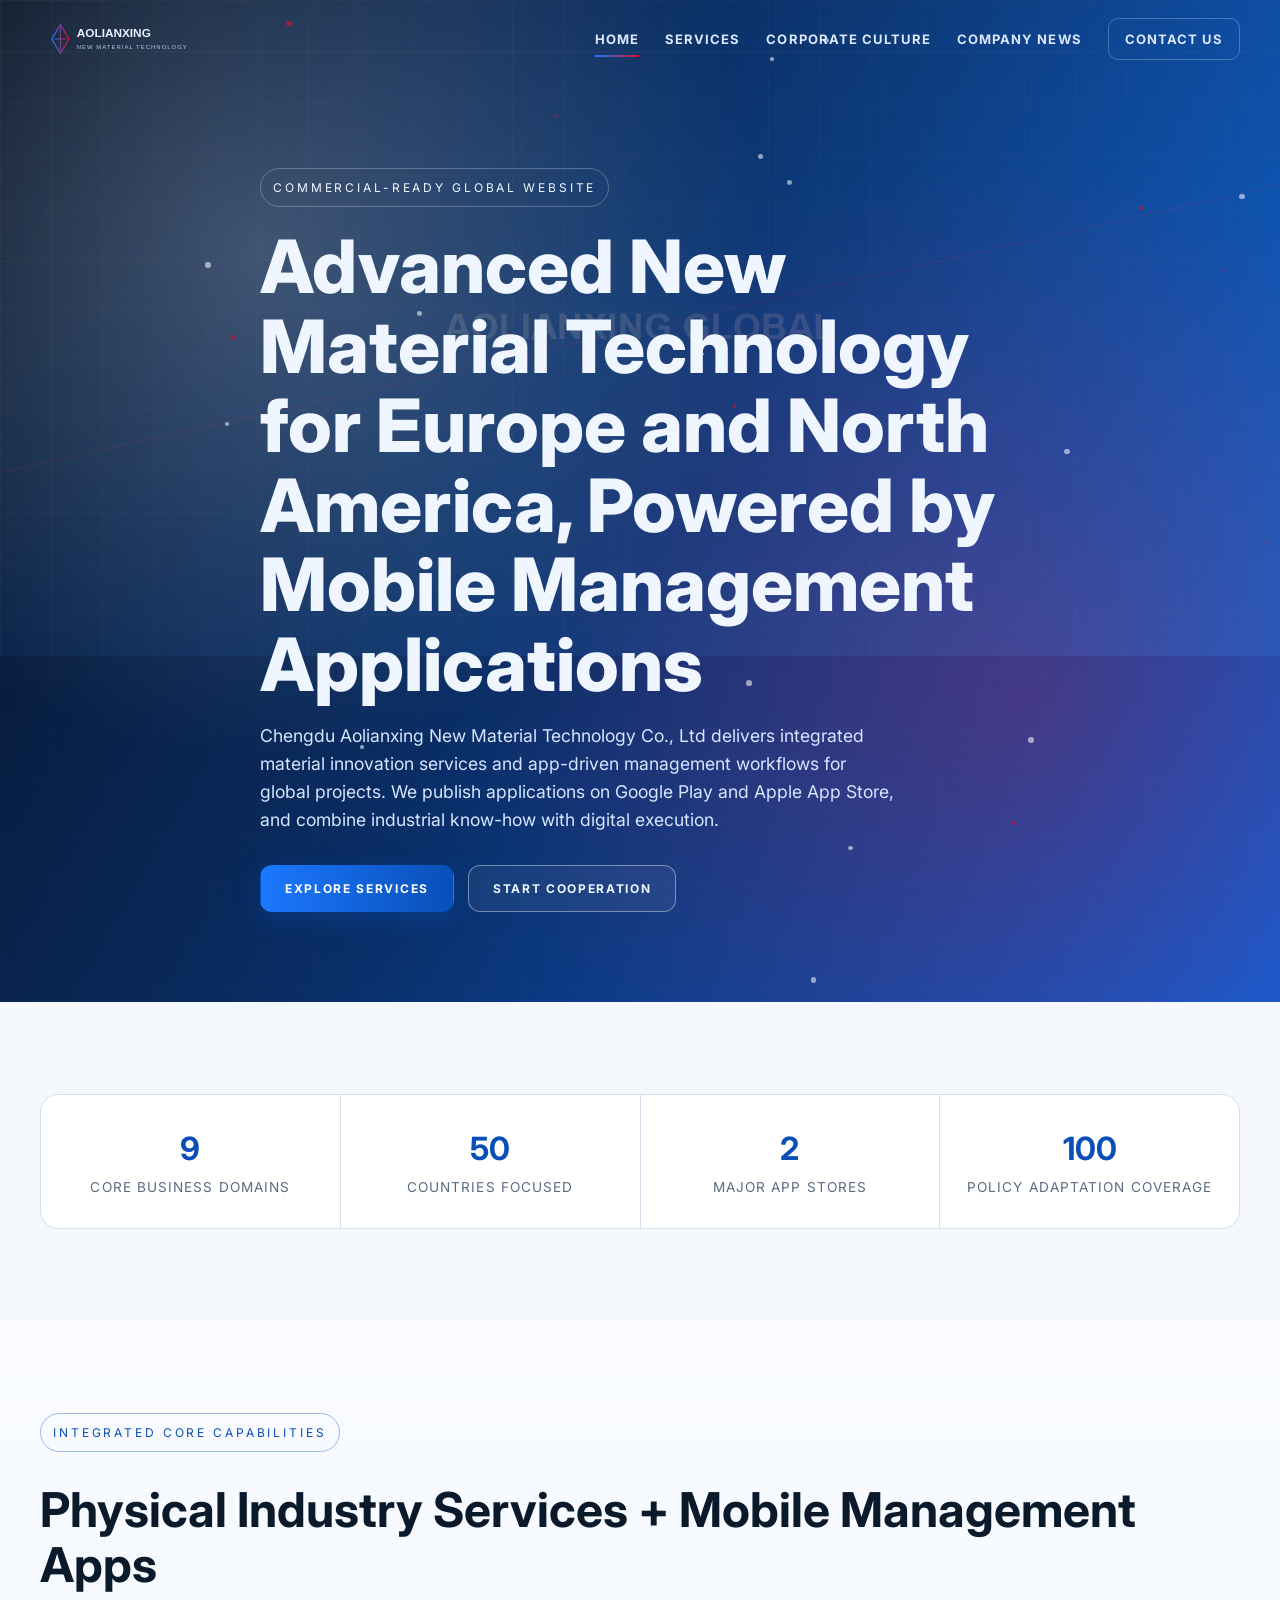
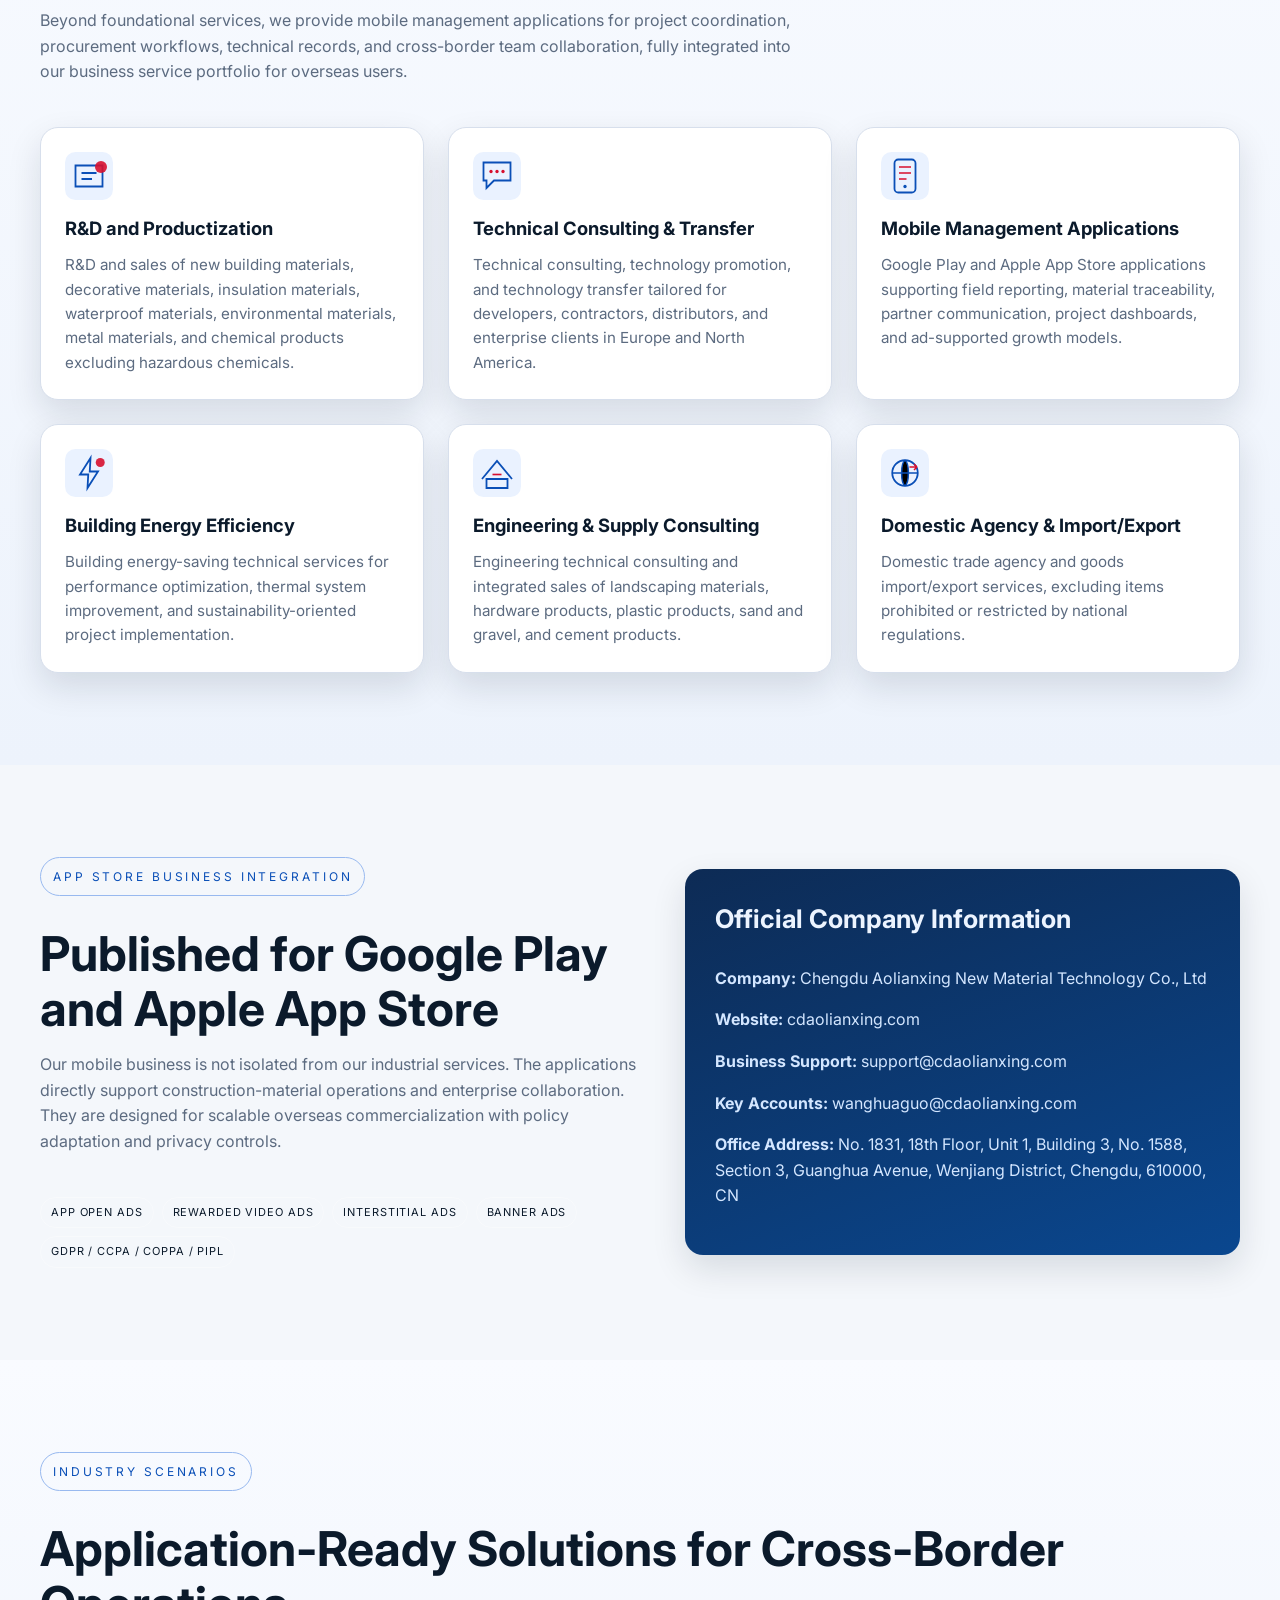
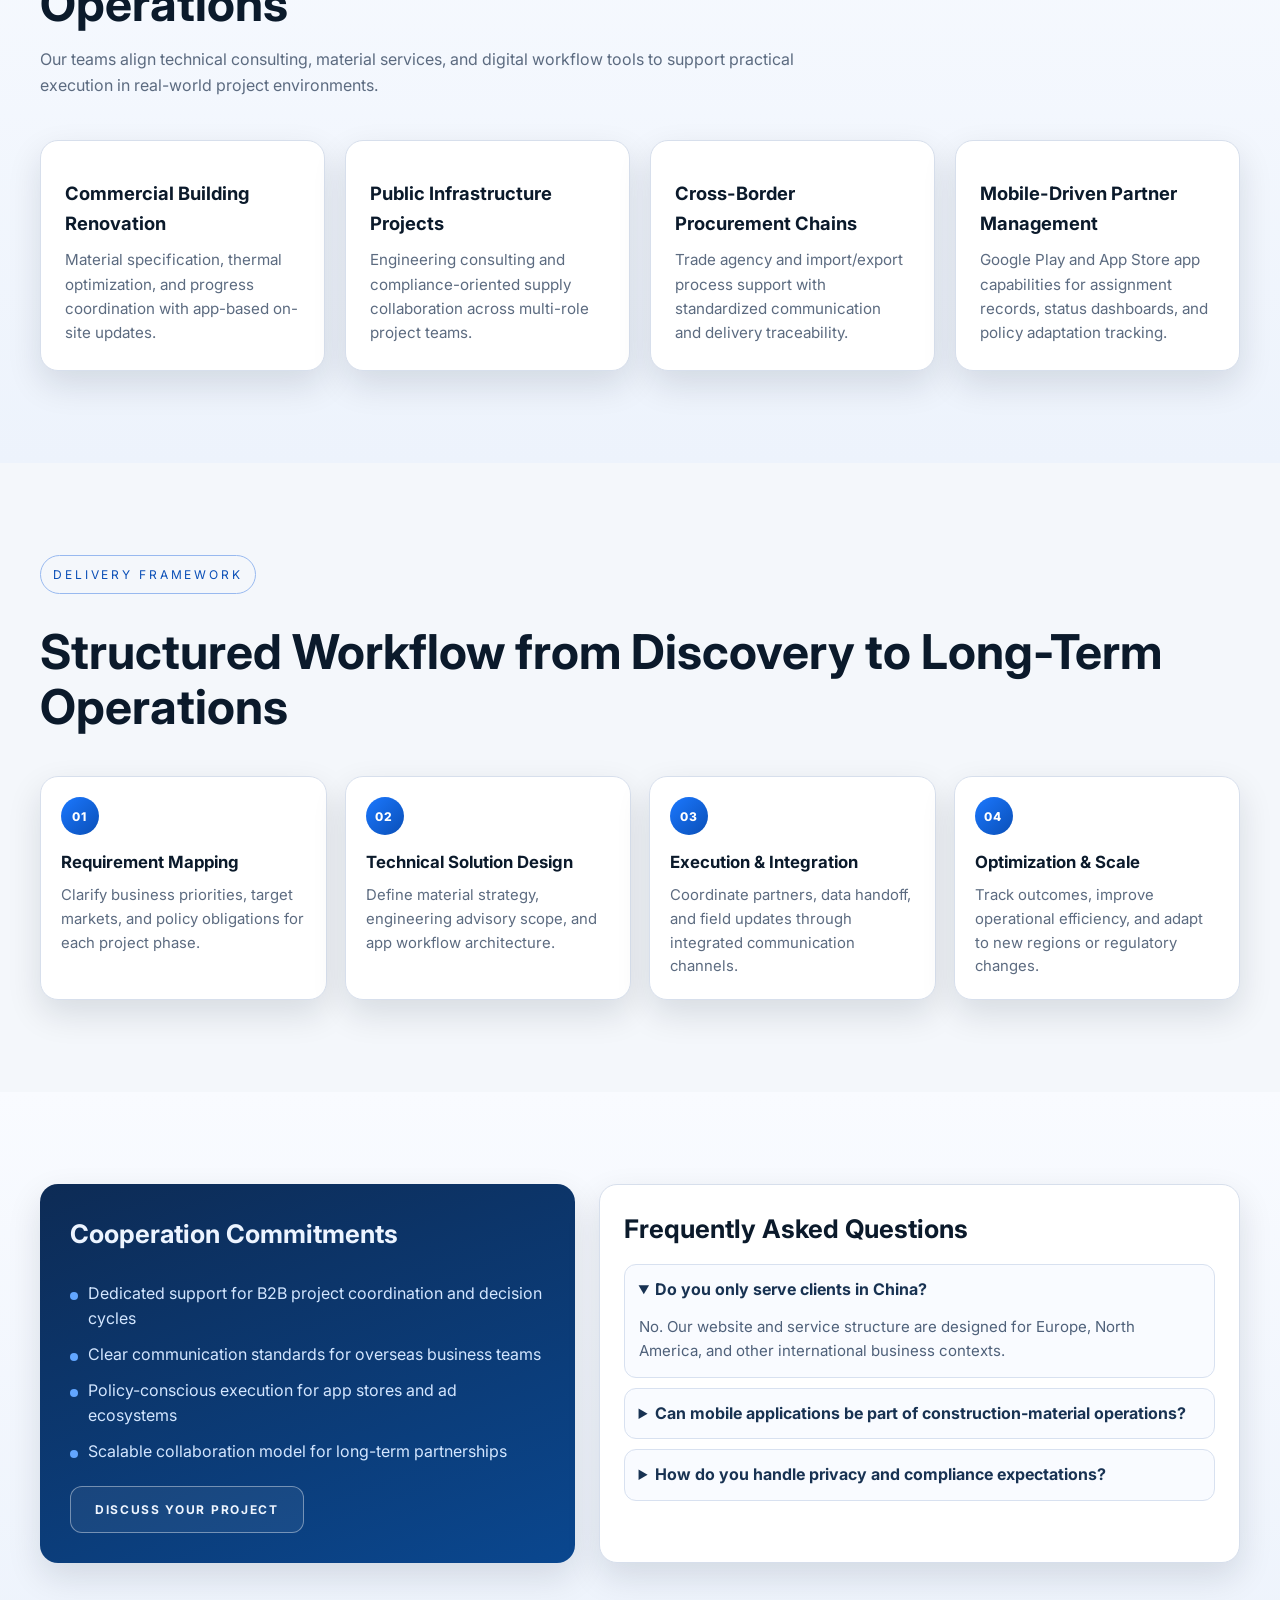
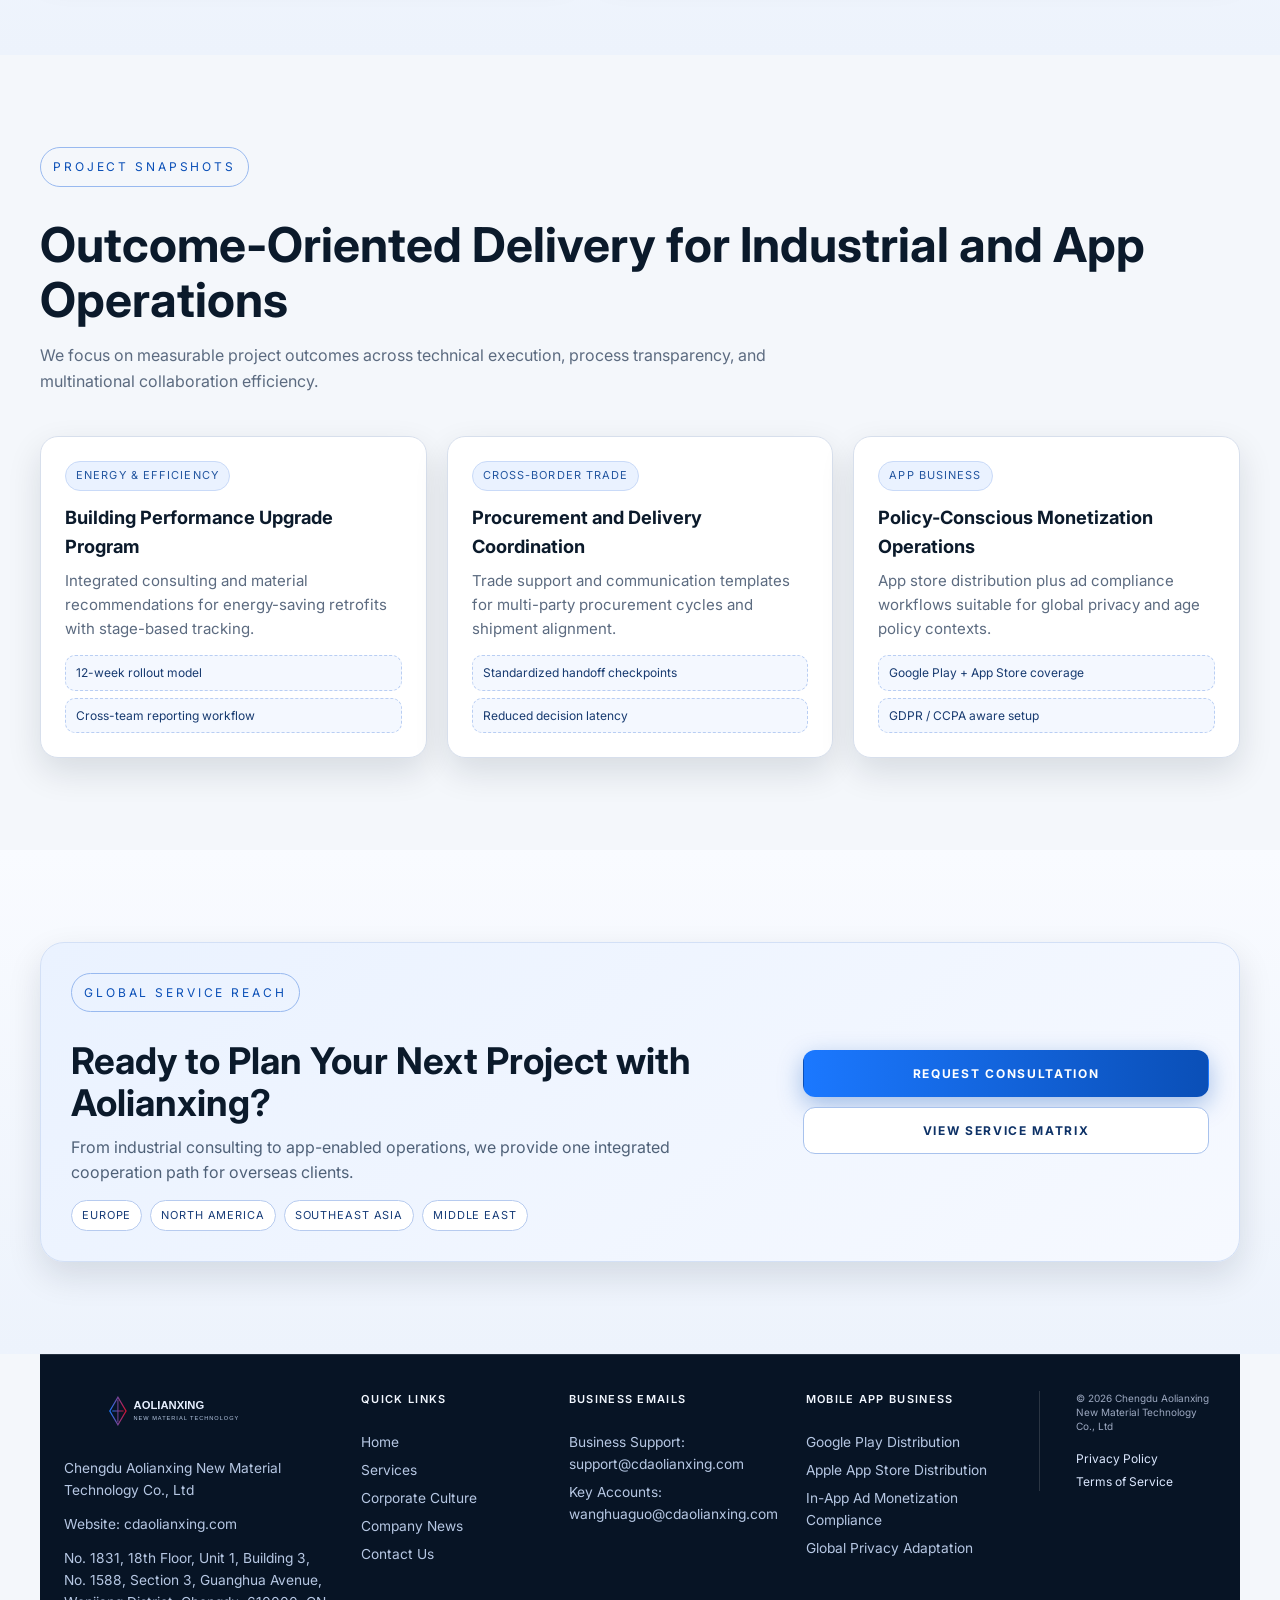
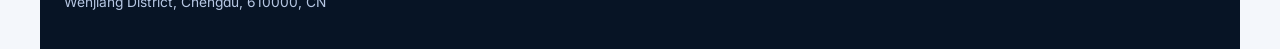
==== index.html @ 7202f388 "cdaolianxing" ====
<!doctype html>
<html lang="en">
<head>
  <meta charset="utf-8"/>
  <meta name="viewport" content="width=device-width, initial-scale=1"/>
  <title>Chengdu Aolianxing New Material Technology Co., Ltd | Global New Material & Mobile Management Solutions</title>
  <meta name="description" content="Chengdu Aolianxing New Material Technology Co., Ltd provides new material R&D, technical consulting, promotion, transfer, global trade, and mobile management applications for Google Play and Apple App Store."/>
  <meta name="keywords" content="new material technology, building materials, insulation, waterproof, eco materials, technical consulting, technology transfer, Google Play app, App Store app, Chengdu Aolianxing"/>
  <meta name="robots" content="index,follow,max-image-preview:large"/>
  <meta property="og:type" content="website"/>
  <meta property="og:title" content="Chengdu Aolianxing New Material Technology Co., Ltd"/>
  <meta property="og:description" content="Commercial-ready global services in new material technology and mobile management applications."/>
  <meta property="og:url" content="https://www.cdaolianxing.com/index.html"/>
  <meta property="og:image" content="https://www.cdaolianxing.com/images/og-image.png"/>
  <meta name="twitter:card" content="summary_large_image"/>
  <link rel="canonical" href="https://www.cdaolianxing.com/index.html"/>
  <link rel="icon" type="image/svg+xml" href="images/favicon.svg"/>
  <link rel="preconnect" href="https://fonts.googleapis.com"/>
  <link rel="preconnect" href="https://fonts.gstatic.com" crossorigin/>
  <link href="https://fonts.googleapis.com/css2?family=Inter:wght@400;600;700;800&display=swap" rel="stylesheet"/>
  <link rel="stylesheet" href="css/main.css"/>
  <script type="application/ld+json">
  {
    "@context":"https://schema.org",
    "@type":"Organization",
    "name":"Chengdu Aolianxing New Material Technology Co., Ltd",
    "url":"https://www.cdaolianxing.com",
    "logo":"https://www.cdaolianxing.com/images/logo.svg",
    "email":["support@cdaolianxing.com","wanghuaguo@cdaolianxing.com"],
    "address":{
      "@type":"PostalAddress",
      "streetAddress":"No. 1831, 18th Floor, Unit 1, Building 3, No. 1588, Section 3, Guanghua Avenue",
      "addressLocality":"Wenjiang District, Chengdu",
      "postalCode":"610000",
      "addressCountry":"CN"
    },
    "sameAs":["https://www.cdaolianxing.com"]
  }
  </script>
</head>
<body>
  <div class="noise" aria-hidden="true"></div>

  <nav class="navbar" id="navbar" aria-label="Main Navigation">
    <div class="nav-inner">
      <a class="nav-logo" href="index.html"><img src="images/logo.svg" alt="Aolianxing logo"/></a>
      <div class="nav-links">
        <a class="active" href="index.html">Home</a>
        <a href="services.html">Services</a>
        <a href="culture.html">Corporate Culture</a>
        <a href="news.html">Company News</a>
        <a class="nav-cta" href="contact.html">Contact Us</a>
      </div>
      <button class="nav-toggle" id="navToggle" aria-label="Open menu"><span></span><span></span><span></span></button>
    </div>
  </nav>
  <div class="nav-mobile" id="navMobile">
    <a href="index.html">Home</a>
    <a href="services.html">Services</a>
    <a href="culture.html">Corporate Culture</a>
    <a href="news.html">Company News</a>
    <a href="contact.html">Contact Us</a>
  </div>

  <header class="hero">
    <img class="hero-bg" src="images/hero-home.png" alt="Global digital materials background" loading="eager"/>
    <div class="hero-grid" aria-hidden="true"></div>
    <div class="container hero-content">
      <span class="kicker">Commercial-Ready Global Website</span>
      <h1>Advanced New Material Technology for Europe and North America, Powered by Mobile Management Applications</h1>
      <p>Chengdu Aolianxing New Material Technology Co., Ltd delivers integrated material innovation services and app-driven management workflows for global projects. We publish applications on Google Play and Apple App Store, and combine industrial know-how with digital execution.</p>
      <div class="hero-actions">
        <a class="btn btn-primary" href="services.html">Explore Services</a>
        <a class="btn btn-outline" href="contact.html">Start Cooperation</a>
      </div>
    </div>
  </header>

  <main>
    <section class="section">
      <div class="container">
        <div class="stats reveal">
          <div class="stat"><strong data-count="9">0</strong><span>Core Business Domains</span></div>
          <div class="stat"><strong data-count="50">0</strong><span>Countries Focused</span></div>
          <div class="stat"><strong data-count="2">0</strong><span>Major App Stores</span></div>
          <div class="stat"><strong data-count="100">0</strong><span>Policy Adaptation Coverage</span></div>
        </div>
      </div>
    </section>

    <section class="section alt">
      <div class="container">
        <div class="section-head reveal">
          <span class="kicker" style="color:#0a4fb7;border-color:#98b9ef;">Integrated Core Capabilities</span>
          <h2>Physical Industry Services + Mobile Management Apps</h2>
          <p>Beyond foundational services, we provide mobile management applications for project coordination, procurement workflows, technical records, and cross-border team collaboration, fully integrated into our business service portfolio for overseas users.</p>
        </div>
        <div class="grid-3">
          <article class="card reveal"><img class="card-icon" src="images/icon-rd.svg" alt="R and D icon"/><h3>R&D and Productization</h3><p>R&D and sales of new building materials, decorative materials, insulation materials, waterproof materials, environmental materials, metal materials, and chemical products excluding hazardous chemicals.</p></article>
          <article class="card reveal delay-1"><img class="card-icon" src="images/icon-consulting.svg" alt="Consulting icon"/><h3>Technical Consulting & Transfer</h3><p>Technical consulting, technology promotion, and technology transfer tailored for developers, contractors, distributors, and enterprise clients in Europe and North America.</p></article>
          <article class="card reveal delay-2"><img class="card-icon" src="images/icon-app.svg" alt="Mobile app icon"/><h3>Mobile Management Applications</h3><p>Google Play and Apple App Store applications supporting field reporting, material traceability, partner communication, project dashboards, and ad-supported growth models.</p></article>
          <article class="card reveal"><img class="card-icon" src="images/icon-energy.svg" alt="Energy icon"/><h3>Building Energy Efficiency</h3><p>Building energy-saving technical services for performance optimization, thermal system improvement, and sustainability-oriented project implementation.</p></article>
          <article class="card reveal delay-1"><img class="card-icon" src="images/icon-material.svg" alt="Engineering icon"/><h3>Engineering & Supply Consulting</h3><p>Engineering technical consulting and integrated sales of landscaping materials, hardware products, plastic products, sand and gravel, and cement products.</p></article>
          <article class="card reveal delay-2"><img class="card-icon" src="images/icon-trade.svg" alt="Trade icon"/><h3>Domestic Agency & Import/Export</h3><p>Domestic trade agency and goods import/export services, excluding items prohibited or restricted by national regulations.</p></article>
        </div>
      </div>
    </section>

    <section class="section">
      <div class="container split">
        <div class="reveal">
          <div class="section-head">
            <span class="kicker" style="color:#0a4fb7;border-color:#98b9ef;">App Store Business Integration</span>
            <h2>Published for Google Play and Apple App Store</h2>
            <p>Our mobile business is not isolated from our industrial services. The applications directly support construction-material operations and enterprise collaboration. They are designed for scalable overseas commercialization with policy adaptation and privacy controls.</p>
          </div>
          <div class="tags">
            <span class="tag">App Open Ads</span>
            <span class="tag">Rewarded Video Ads</span>
            <span class="tag">Interstitial Ads</span>
            <span class="tag">Banner Ads</span>
            <span class="tag">GDPR / CCPA / COPPA / PIPL</span>
          </div>
        </div>
        <aside class="panel reveal delay-1">
          <h3>Official Company Information</h3>
          <p><strong>Company:</strong> Chengdu Aolianxing New Material Technology Co., Ltd</p>
          <p><strong>Website:</strong> cdaolianxing.com</p>
          <p><strong>Business Support:</strong> support@cdaolianxing.com</p>
          <p><strong>Key Accounts:</strong> wanghuaguo@cdaolianxing.com</p>
          <p><strong>Office Address:</strong> No. 1831, 18th Floor, Unit 1, Building 3, No. 1588, Section 3, Guanghua Avenue, Wenjiang District, Chengdu, 610000, CN</p>
        </aside>
      </div>
    </section>

    <section class="section alt">
      <div class="container">
        <div class="section-head reveal">
          <span class="kicker" style="color:#0a4fb7;border-color:#98b9ef;">Industry Scenarios</span>
          <h2>Application-Ready Solutions for Cross-Border Operations</h2>
          <p>Our teams align technical consulting, material services, and digital workflow tools to support practical execution in real-world project environments.</p>
        </div>
        <div class="grid-4">
          <article class="card reveal">
            <h3>Commercial Building Renovation</h3>
            <p>Material specification, thermal optimization, and progress coordination with app-based on-site updates.</p>
          </article>
          <article class="card reveal delay-1">
            <h3>Public Infrastructure Projects</h3>
            <p>Engineering consulting and compliance-oriented supply collaboration across multi-role project teams.</p>
          </article>
          <article class="card reveal delay-2">
            <h3>Cross-Border Procurement Chains</h3>
            <p>Trade agency and import/export process support with standardized communication and delivery traceability.</p>
          </article>
          <article class="card reveal delay-3">
            <h3>Mobile-Driven Partner Management</h3>
            <p>Google Play and App Store app capabilities for assignment records, status dashboards, and policy adaptation tracking.</p>
          </article>
        </div>
      </div>
    </section>

    <section class="section">
      <div class="container">
        <div class="section-head reveal">
          <span class="kicker" style="color:#0a4fb7;border-color:#98b9ef;">Delivery Framework</span>
          <h2>Structured Workflow from Discovery to Long-Term Operations</h2>
        </div>
        <div class="process-grid">
          <article class="process-item reveal">
            <span class="process-step">01</span>
            <h3>Requirement Mapping</h3>
            <p>Clarify business priorities, target markets, and policy obligations for each project phase.</p>
          </article>
          <article class="process-item reveal delay-1">
            <span class="process-step">02</span>
            <h3>Technical Solution Design</h3>
            <p>Define material strategy, engineering advisory scope, and app workflow architecture.</p>
          </article>
          <article class="process-item reveal delay-2">
            <span class="process-step">03</span>
            <h3>Execution & Integration</h3>
            <p>Coordinate partners, data handoff, and field updates through integrated communication channels.</p>
          </article>
          <article class="process-item reveal delay-3">
            <span class="process-step">04</span>
            <h3>Optimization & Scale</h3>
            <p>Track outcomes, improve operational efficiency, and adapt to new regions or regulatory changes.</p>
          </article>
        </div>
      </div>
    </section>

    <section class="section alt">
      <div class="container faq-grid">
        <div class="panel reveal">
          <h3>Cooperation Commitments</h3>
          <ul class="commitment-list">
            <li>Dedicated support for B2B project coordination and decision cycles</li>
            <li>Clear communication standards for overseas business teams</li>
            <li>Policy-conscious execution for app stores and ad ecosystems</li>
            <li>Scalable collaboration model for long-term partnerships</li>
          </ul>
          <a class="btn btn-outline" href="contact.html">Discuss Your Project</a>
        </div>
        <div class="faq-wrap reveal delay-1">
          <h2>Frequently Asked Questions</h2>
          <details class="faq-item" open>
            <summary>Do you only serve clients in China?</summary>
            <p>No. Our website and service structure are designed for Europe, North America, and other international business contexts.</p>
          </details>
          <details class="faq-item">
            <summary>Can mobile applications be part of construction-material operations?</summary>
            <p>Yes. We support app-based reporting, coordination, and policy-aware monetization as a practical extension of offline operations.</p>
          </details>
          <details class="faq-item">
            <summary>How do you handle privacy and compliance expectations?</summary>
            <p>We align implementation with global privacy frameworks and store policy requirements, including GDPR, CCPA, and age-sensitive ad practices.</p>
          </details>
        </div>
      </div>
    </section>

    <section class="section">
      <div class="container">
        <div class="section-head reveal">
          <span class="kicker" style="color:#0a4fb7;border-color:#98b9ef;">Project Snapshots</span>
          <h2>Outcome-Oriented Delivery for Industrial and App Operations</h2>
          <p>We focus on measurable project outcomes across technical execution, process transparency, and multinational collaboration efficiency.</p>
        </div>
        <div class="proof-grid">
          <article class="proof-card reveal">
            <div class="proof-meta">Energy & Efficiency</div>
            <h3>Building Performance Upgrade Program</h3>
            <p>Integrated consulting and material recommendations for energy-saving retrofits with stage-based tracking.</p>
            <div class="proof-kpis">
              <span>12-week rollout model</span>
              <span>Cross-team reporting workflow</span>
            </div>
          </article>
          <article class="proof-card reveal delay-1">
            <div class="proof-meta">Cross-Border Trade</div>
            <h3>Procurement and Delivery Coordination</h3>
            <p>Trade support and communication templates for multi-party procurement cycles and shipment alignment.</p>
            <div class="proof-kpis">
              <span>Standardized handoff checkpoints</span>
              <span>Reduced decision latency</span>
            </div>
          </article>
          <article class="proof-card reveal delay-2">
            <div class="proof-meta">App Business</div>
            <h3>Policy-Conscious Monetization Operations</h3>
            <p>App store distribution plus ad compliance workflows suitable for global privacy and age policy contexts.</p>
            <div class="proof-kpis">
              <span>Google Play + App Store coverage</span>
              <span>GDPR / CCPA aware setup</span>
            </div>
          </article>
        </div>
      </div>
    </section>

    <section class="section alt">
      <div class="container cta-band reveal">
        <div>
          <span class="kicker" style="color:#0a4fb7;border-color:#98b9ef;">Global Service Reach</span>
          <h2>Ready to Plan Your Next Project with Aolianxing?</h2>
          <p>From industrial consulting to app-enabled operations, we provide one integrated cooperation path for overseas clients.</p>
          <div class="region-strip">
            <span>Europe</span>
            <span>North America</span>
            <span>Southeast Asia</span>
            <span>Middle East</span>
          </div>
        </div>
        <div class="cta-actions">
          <a class="btn btn-primary" href="contact.html">Request Consultation</a>
          <a class="btn btn-outline cta-light" href="services.html">View Service Matrix</a>
        </div>
      </div>
    </section>
  </main>

  <footer class="footer">
    <div class="footer-main">
      <div>
        <img src="images/logo.svg" alt="Aolianxing logo" style="height:40px;width:auto;margin-bottom:14px;"/>
        <p>Chengdu Aolianxing New Material Technology Co., Ltd</p>
        <p>Website: cdaolianxing.com</p>
        <p>No. 1831, 18th Floor, Unit 1, Building 3, No. 1588, Section 3, Guanghua Avenue, Wenjiang District, Chengdu, 610000, CN</p>
      </div>
      <div>
        <h4>Quick Links</h4>
        <ul><li><a href="index.html">Home</a></li><li><a href="services.html">Services</a></li><li><a href="culture.html">Corporate Culture</a></li><li><a href="news.html">Company News</a></li><li><a href="contact.html">Contact Us</a></li></ul>
      </div>
      <div>
        <h4>Business Emails</h4>
        <ul><li>Business Support: <a href="mailto:support@cdaolianxing.com">support@cdaolianxing.com</a></li><li>Key Accounts: <a href="mailto:wanghuaguo@cdaolianxing.com">wanghuaguo@cdaolianxing.com</a></li></ul>
      </div>
      <div>
        <h4>Mobile App Business</h4>
        <ul><li>Google Play Distribution</li><li>Apple App Store Distribution</li><li>In-App Ad Monetization Compliance</li><li>Global Privacy Adaptation</li></ul>
      </div>
    </div>
    <div class="footer-bottom">
      <span>© 2026 Chengdu Aolianxing New Material Technology Co., Ltd</span>
      <div class="footer-legal">
        <a href="privacy-policy.html">Privacy Policy</a>
        <a href="terms-of-service.html">Terms of Service</a>
      </div>
    </div>
  </footer>
<script src="js/main.js" defer></script>
  <script src="js/animations.js" defer></script>
</body>
</html>
---- css/main.css ----
:root {
  --bg: #f4f7fb;
  --bg-dark: #081524;
  --surface: #ffffff;
  --surface-2: #eef3fb;
  --text: #0b1a2b;
  --muted: #5c6b80;
  --line: #d7dfec;
  --primary: #0a4fb7;
  --primary-2: #1b78ff;
  --accent: #d70f2f;
  --ok: #0f9d58;
  --shadow: 0 14px 34px rgba(11, 26, 43, 0.12);
  --radius: 18px;
  --nav-h: 78px;
  --ease: 0.35s cubic-bezier(0.2, 0.8, 0.2, 1);
}

* { box-sizing: border-box; }
html, body { margin: 0; padding: 0; }
body {
  font-family: "Inter", "Segoe UI", sans-serif;
  color: var(--text);
  background: var(--bg);
  line-height: 1.6;
}
a { color: inherit; text-decoration: none; }
img { max-width: 100%; display: block; }
.container { width: min(1200px, calc(100% - 48px)); margin: 0 auto; }

.noise {
  position: fixed;
  inset: 0;
  pointer-events: none;
  opacity: 0.05;
  z-index: 1;
  background-image: radial-gradient(#0d3e8f 0.6px, transparent 0.6px);
  background-size: 4px 4px;
}

.navbar {
  position: fixed;
  top: 0;
  left: 0;
  right: 0;
  height: var(--nav-h);
  z-index: 99;
  display: flex;
  align-items: center;
  transition: background var(--ease), box-shadow var(--ease);
}
.navbar.scrolled { background: rgba(8, 21, 36, 0.92); box-shadow: 0 6px 22px rgba(0, 0, 0, 0.28); }
.nav-inner { width: min(1200px, calc(100% - 48px)); margin: 0 auto; display: flex; align-items: center; justify-content: space-between; }
.nav-logo img { height: 42px; width: auto; }
.nav-links { display: flex; align-items: center; gap: 26px; }
.nav-links a { color: #dbe7ff; font-size: 13px; letter-spacing: 0.08em; font-weight: 700; text-transform: uppercase; position: relative; }
.nav-links a::after { content: ""; position: absolute; left: 0; right: 0; bottom: -8px; height: 2px; background: linear-gradient(90deg, var(--primary-2), var(--accent)); transform: scaleX(0); transform-origin: left; transition: transform var(--ease); }
.nav-links a:hover::after, .nav-links a.active::after { transform: scaleX(1); }
.nav-cta { border: 1px solid rgba(255, 255, 255, 0.25); padding: 10px 16px; border-radius: 10px; }
.nav-toggle { display: none; background: transparent; border: 0; width: 42px; height: 42px; }
.nav-toggle span { display: block; width: 26px; height: 2px; background: #e5efff; margin: 5px auto; }
.nav-mobile {
  position: fixed;
  top: var(--nav-h);
  left: 0;
  right: 0;
  background: rgba(8, 21, 36, 0.96);
  display: none;
  flex-direction: column;
  border-top: 1px solid rgba(255, 255, 255, 0.14);
  z-index: 90;
}
.nav-mobile a { color: #dbe7ff; padding: 14px 24px; border-bottom: 1px solid rgba(255, 255, 255, 0.1); font-size: 13px; text-transform: uppercase; letter-spacing: 0.08em; }
.nav-mobile.open { display: flex; }

.hero {
  min-height: 88vh;
  padding-top: var(--nav-h);
  position: relative;
  color: #f0f6ff;
  overflow: hidden;
  background: linear-gradient(120deg, #05101f 0%, #0a2e67 48%, #0e5fd8 100%);
}
.hero::before {
  content: "";
  position: absolute;
  inset: 0;
  background: radial-gradient(circle at 20% 25%, rgba(255, 255, 255, 0.22), transparent 40%), radial-gradient(circle at 80% 70%, rgba(215, 15, 47, 0.28), transparent 44%);
}
.hero-bg {
  position: absolute;
  inset: 0;
  object-fit: cover;
  opacity: 0.22;
  mix-blend-mode: screen;
}
.hero-grid {
  position: absolute;
  inset: 0;
  background-image: linear-gradient(rgba(255,255,255,0.08) 1px, transparent 1px), linear-gradient(90deg, rgba(255,255,255,0.08) 1px, transparent 1px);
  background-size: 52px 52px;
  opacity: 0.2;
}
.hero-content { position: relative; z-index: 2; padding: 90px 0; max-width: 760px; }
.kicker { display: inline-block; font-size: 12px; text-transform: uppercase; letter-spacing: 0.24em; padding: 9px 12px; border-radius: 999px; border: 1px solid rgba(255,255,255,0.26); margin-bottom: 20px; }
.hero h1 { font-size: clamp(2.2rem, 6vw, 4.6rem); line-height: 1.08; margin: 0 0 18px; font-weight: 800; }
.hero p { font-size: 1.1rem; color: #d6e6ff; max-width: 640px; }
.hero-actions { display: flex; gap: 14px; margin-top: 30px; flex-wrap: wrap; }
.btn {
  padding: 13px 24px;
  border-radius: 12px;
  border: 1px solid transparent;
  font-size: 12px;
  font-weight: 700;
  letter-spacing: 0.14em;
  text-transform: uppercase;
  display: inline-flex;
  align-items: center;
  gap: 8px;
  cursor: pointer;
  transition: transform var(--ease), box-shadow var(--ease), background var(--ease), color var(--ease);
}
.btn:hover { transform: translateY(-2px); }
.btn-primary { background: linear-gradient(90deg, var(--primary-2), var(--primary)); color: #fff; box-shadow: 0 8px 24px rgba(10,79,183,0.35); }
.btn-outline { border-color: rgba(255,255,255,0.4); color: #eef5ff; background: rgba(255,255,255,0.06); }

.section { padding: 92px 0; position: relative; z-index: 2; }
.section.alt { background: linear-gradient(180deg, #f9fbff, #edf3fc); }
.section-head { margin-bottom: 42px; }
.section-head h2 { margin: 10px 0 0; font-size: clamp(1.8rem, 4vw, 3rem); line-height: 1.15; }
.section-head p { max-width: 760px; color: var(--muted); }

.grid-2 { display: grid; grid-template-columns: repeat(2, minmax(0, 1fr)); gap: 24px; }
.grid-3 { display: grid; grid-template-columns: repeat(3, minmax(0, 1fr)); gap: 24px; }
.grid-4 { display: grid; grid-template-columns: repeat(4, minmax(0, 1fr)); gap: 20px; }

.card {
  background: var(--surface);
  border: 1px solid var(--line);
  border-radius: var(--radius);
  padding: 24px;
  box-shadow: var(--shadow);
  transform: translateY(18px);
  opacity: 0;
  transition: opacity .65s ease, transform .65s ease, border-color var(--ease);
}
.card.revealed { opacity: 1; transform: translateY(0); }
.card:hover { border-color: var(--primary-2); }
.card h3 { margin: 14px 0 10px; font-size: 1.15rem; }
.card p { margin: 0; color: var(--muted); font-size: 0.95rem; }
.card-icon { width: 48px; height: 48px; }

.stats { display: grid; grid-template-columns: repeat(4, minmax(0,1fr)); gap: 1px; background: var(--line); border: 1px solid var(--line); border-radius: var(--radius); overflow: hidden; }
.stat { background: var(--surface); padding: 28px 20px; text-align: center; }
.stat strong { display: block; font-size: 2rem; color: var(--primary); }
.stat span { font-size: .85rem; letter-spacing: .08em; color: var(--muted); text-transform: uppercase; }

.split {
  display: grid;
  grid-template-columns: 1.1fr 1fr;
  gap: 34px;
  align-items: center;
}
.panel {
  background: linear-gradient(160deg, #0d2b55, #0a478f);
  color: #ecf4ff;
  border-radius: var(--radius);
  padding: 30px;
  box-shadow: var(--shadow);
}
.panel h3 { margin-top: 0; font-size: 1.6rem; }
.panel p { color: #d3e6ff; }
.tags { display: flex; gap: 8px; flex-wrap: wrap; margin-top: 14px; }
.tag { font-size: 11px; border: 1px solid rgba(255,255,255,0.35); border-radius: 999px; padding: 6px 10px; text-transform: uppercase; letter-spacing: .08em; }

.process-grid {
  display: grid;
  grid-template-columns: repeat(4, minmax(0, 1fr));
  gap: 18px;
}
.process-item {
  background: #ffffff;
  border: 1px solid var(--line);
  border-radius: var(--radius);
  padding: 20px;
  box-shadow: var(--shadow);
}
.process-step {
  display: inline-flex;
  align-items: center;
  justify-content: center;
  width: 38px;
  height: 38px;
  border-radius: 999px;
  background: linear-gradient(135deg, var(--primary-2), var(--primary));
  color: #ffffff;
  font-size: 12px;
  font-weight: 800;
  letter-spacing: .1em;
}
.process-item h3 { margin: 14px 0 8px; font-size: 1.05rem; }
.process-item p { margin: 0; color: var(--muted); font-size: .93rem; }

.faq-grid {
  display: grid;
  grid-template-columns: 1fr 1.2fr;
  gap: 24px;
  align-items: stretch;
}
.commitment-list {
  margin: 0 0 22px;
  padding-left: 0;
  list-style: none;
  display: grid;
  gap: 10px;
}
.commitment-list li {
  position: relative;
  padding-left: 18px;
  color: #d3e6ff;
}
.commitment-list li::before {
  content: "";
  position: absolute;
  left: 0;
  top: .7em;
  width: 8px;
  height: 8px;
  border-radius: 999px;
  background: #62a6ff;
}
.faq-wrap {
  background: #ffffff;
  border: 1px solid var(--line);
  border-radius: var(--radius);
  padding: 24px;
  box-shadow: var(--shadow);
}
.faq-wrap h2 { margin: 0 0 14px; font-size: 1.6rem; }
.faq-item {
  border: 1px solid #d8e1f0;
  border-radius: 12px;
  background: #f9fbff;
  padding: 0 14px;
}
.faq-item + .faq-item { margin-top: 10px; }
.faq-item summary {
  cursor: pointer;
  padding: 12px 0;
  font-weight: 700;
  color: #183252;
}
.faq-item p {
  margin: 0;
  padding: 0 0 14px;
  color: #4f617a;
  font-size: .94rem;
}

.proof-grid {
  display: grid;
  grid-template-columns: repeat(3, minmax(0, 1fr));
  gap: 20px;
}
.proof-card {
  background: #ffffff;
  border: 1px solid var(--line);
  border-radius: var(--radius);
  padding: 24px;
  box-shadow: var(--shadow);
}
.proof-meta {
  display: inline-block;
  font-size: 11px;
  letter-spacing: .1em;
  text-transform: uppercase;
  color: #2356a0;
  background: #eaf2ff;
  border: 1px solid #c9daf8;
  border-radius: 999px;
  padding: 5px 10px;
}
.proof-card h3 { margin: 12px 0 8px; font-size: 1.14rem; }
.proof-card p { margin: 0; color: var(--muted); font-size: .94rem; }
.proof-kpis {
  margin-top: 14px;
  display: grid;
  gap: 7px;
}
.proof-kpis span {
  font-size: 12px;
  color: #173a70;
  background: #f4f8ff;
  border: 1px dashed #b9cef3;
  border-radius: 10px;
  padding: 7px 10px;
}

.cta-band {
  background: linear-gradient(140deg, #eaf2ff, #f6f9ff);
  border: 1px solid #d3e0f6;
  border-radius: 24px;
  padding: 30px;
  box-shadow: var(--shadow);
  display: grid;
  grid-template-columns: 1.4fr .8fr;
  gap: 22px;
  align-items: center;
}
.cta-band h2 {
  margin: 8px 0 10px;
  font-size: clamp(1.6rem, 3.2vw, 2.3rem);
  line-height: 1.15;
}
.cta-band p {
  margin: 0;
  color: #4f6178;
  max-width: 640px;
}
.region-strip {
  margin-top: 14px;
  display: flex;
  flex-wrap: wrap;
  gap: 8px;
}
.region-strip span {
  padding: 6px 10px;
  border-radius: 999px;
  border: 1px solid #b7cbef;
  color: #173c78;
  font-size: 11px;
  text-transform: uppercase;
  letter-spacing: .08em;
  background: #ffffff;
}
.cta-actions {
  display: grid;
  gap: 10px;
  justify-items: start;
}
.cta-actions .btn { width: 100%; justify-content: center; }
.cta-light {
  color: #0e3267;
  border-color: #a8c2ed;
  background: #ffffff;
}

.news-item { display: block; border-radius: var(--radius); overflow: hidden; background: #fff; border: 1px solid var(--line); box-shadow: var(--shadow); }
.news-body { padding: 20px; }
.news-meta { font-size: 11px; text-transform: uppercase; letter-spacing: .1em; color: var(--primary); margin-bottom: 8px; font-weight: 700; }
.news-title { margin: 0 0 8px; font-size: 1.06rem; }
.news-text { margin: 0; color: var(--muted); font-size: .94rem; }

.contact-wrap { display: grid; grid-template-columns: 1.2fr .8fr; gap: 26px; }
.contact-cards {
  display: grid;
  grid-template-columns: repeat(3, minmax(0, 1fr));
  gap: 18px;
}
.contact-card {
  background: #ffffff;
  border: 1px solid var(--line);
  border-radius: var(--radius);
  padding: 22px;
  box-shadow: var(--shadow);
}
.contact-card h3 { margin: 0 0 8px; font-size: 1.1rem; }
.contact-card p { margin: 0 0 12px; color: var(--muted); font-size: .93rem; }
.contact-card a {
  color: var(--primary);
  font-weight: 700;
  text-decoration: underline;
  text-decoration-thickness: 1px;
}
.contact-card span {
  display: inline-block;
  padding: 4px 10px;
  border-radius: 999px;
  background: #edf4ff;
  color: #21529c;
  font-size: 11px;
  letter-spacing: .08em;
  text-transform: uppercase;
}

.contact-grid-2 {
  display: grid;
  grid-template-columns: 1.1fr .9fr;
  gap: 24px;
  align-items: start;
}
.contact-process {
  display: grid;
  grid-template-columns: 1fr;
  gap: 14px;
}
.form { background: #fff; border: 1px solid var(--line); border-radius: var(--radius); padding: 24px; box-shadow: var(--shadow); }
.row { display: grid; grid-template-columns: 1fr 1fr; gap: 14px; }
label { display: block; font-size: 12px; color: var(--muted); margin-bottom: 6px; text-transform: uppercase; letter-spacing: .08em; }
input, textarea, select {
  width: 100%;
  border: 1px solid #c8d5ec;
  background: #f8fbff;
  color: var(--text);
  border-radius: 10px;
  padding: 12px;
  font-family: inherit;
  font-size: 14px;
}
textarea { min-height: 130px; resize: vertical; }
.error { color: var(--accent); font-size: 12px; margin-top: 5px; display: none; }

.footer {
  background: #071425;
  color: #c7d5ef;
  border-top: 1px solid rgba(255,255,255,0.12);
  display: flex;
  gap: 36px;
  max-width: 1200px;
  margin: 0 auto;
  padding: 36px 24px;
  width: calc(100% - 48px);
  align-items: flex-start;
}
.footer-main {
  flex: 1;
  display: grid;
  grid-template-columns: 1.5fr 1fr 1fr 1.1fr;
  gap: 28px;
  margin: 0;
  padding: 0;
}
.footer-main > div {
  display: flex;
  flex-direction: column;
  gap: 12px;
}
.footer h4 { margin: 0 0 10px 0; font-size: 11px; letter-spacing: .12em; text-transform: uppercase; color: #f2f7ff; font-weight: 600; }
.footer p { margin: 0; font-size: .86rem; color: #b6c7e3; line-height: 1.6; }
.footer li, .footer a { font-size: .86rem; color: #b6c7e3; line-height: 1.6; }
.footer ul { list-style: none; padding: 0; margin: 0; display: flex; flex-direction: column; gap: 6px; }
.footer-bottom {
  flex: 0 0 auto;
  padding: 0 0 0 36px;
  margin: 0 !important;
  border-left: 1px solid rgba(255,255,255,0.14);
  display: flex;
  flex-direction: column;
  gap: 14px;
  font-size: 11px;
  width: auto !important;
}
.footer-bottom > span {
  color: #9ca8c0;
  font-size: 10px;
  line-height: 1.4;
  max-width: 140px;
}
.footer-legal {
  display: flex;
  flex-direction: column;
  gap: 6px;
  padding: 0;
  margin-top: 4px;
}
.footer-legal a {
  color: #dce8ff;
  font-size: 12px;
  line-height: 1.4;
  text-decoration: none;
}
.footer-legal a:hover { color: #ffffff; text-decoration: underline; }

.page-hero {
  margin-top: var(--nav-h);
  padding: 72px 0 56px;
  background: linear-gradient(150deg, #092651, #0a4fb7);
  color: #eef5ff;
  position: relative;
  overflow: hidden;
}
.page-hero::after {
  content: "";
  position: absolute;
  inset: 0;
  background-image: linear-gradient(rgba(255,255,255,.12) 1px, transparent 1px), linear-gradient(90deg, rgba(255,255,255,.12) 1px, transparent 1px);
  background-size: 56px 56px;
  opacity: .18;
}
.page-hero .container { position: relative; z-index: 1; }
.breadcrumb { font-size: 12px; text-transform: uppercase; letter-spacing: .09em; opacity: .85; }
.page-hero h1 { margin: 14px 0 10px; font-size: clamp(2rem, 4vw, 3.3rem); }

.legal {
  padding: 44px 0 88px;
}
.legal-wrap {
  max-width: 980px;
  margin: 0 auto;
  background: #fff;
  border: 1px solid var(--line);
  border-radius: var(--radius);
  box-shadow: var(--shadow);
  padding: 30px;
}
.legal h2 { font-size: 1.35rem; margin-top: 28px; border-bottom: 1px solid var(--line); padding-bottom: 10px; }
.legal h3 { font-size: 1rem; margin-top: 18px; }
.legal p, .legal li { color: #324560; font-size: .94rem; }
.legal ul { padding-left: 18px; }
.legal .toc { background: var(--surface-2); border: 1px solid var(--line); border-radius: 12px; padding: 14px 16px; }

.reveal { opacity: 0; transform: translateY(24px); transition: opacity .7s ease, transform .7s ease; }
.reveal.is-in { opacity: 1; transform: translateY(0); }
.delay-1 { transition-delay: .1s; }
.delay-2 { transition-delay: .2s; }
.delay-3 { transition-delay: .3s; }
@keyframes up { from { opacity: 0; transform: translateY(14px);} to { opacity: 1; transform: translateY(0);} }

@media (max-width: 1024px) {
  .grid-4 { grid-template-columns: repeat(2, minmax(0,1fr)); }
  .stats { grid-template-columns: repeat(2, minmax(0,1fr)); }
  .split, .contact-wrap { grid-template-columns: 1fr; }
  .process-grid { grid-template-columns: repeat(2, minmax(0, 1fr)); }
  .faq-grid { grid-template-columns: 1fr; }
  .proof-grid { grid-template-columns: 1fr 1fr; }
  .cta-band { grid-template-columns: 1fr; }
  .contact-cards { grid-template-columns: 1fr 1fr; }
  .contact-grid-2 { grid-template-columns: 1fr; }
  .footer {
    flex-direction: column;
    gap: 20px;
    padding: 28px 20px;
  }
  .footer-main {
    grid-template-columns: 1fr 1fr;
    gap: 18px;
  }
  .footer-bottom {
    border-left: none;
    border-top: 1px solid rgba(255,255,255,0.14);
    padding-left: 0;
    padding-top: 18px;
    flex-direction: row;
    justify-content: space-between;
    align-items: center;
  }
}

@media (max-width: 768px) {
  .container, .nav-inner { width: min(1200px, calc(100% - 28px)); }
  .nav-links { display: none; }
  .nav-toggle { display: block; }
  .hero-content { padding: 62px 0; }
  .grid-2, .grid-3, .grid-4, .row { grid-template-columns: 1fr; }
  .process-grid { grid-template-columns: 1fr; }
  .faq-wrap { padding: 18px; }
  .proof-grid { grid-template-columns: 1fr; }
  .cta-band { padding: 20px; }
  .contact-cards { grid-template-columns: 1fr; }
  .footer {
    flex-direction: column;
    gap: 16px;
    padding: 24px 16px;
    width: calc(100% - 32px);
  }
  .footer-main {
    grid-template-columns: 1fr;
    gap: 14px;
  }
  .footer-bottom {
    border-left: none;
    border-top: 1px solid rgba(255,255,255,0.14);
    padding-left: 0;
    padding-top: 14px;
    flex-direction: column;
    gap: 12px;
  }
}
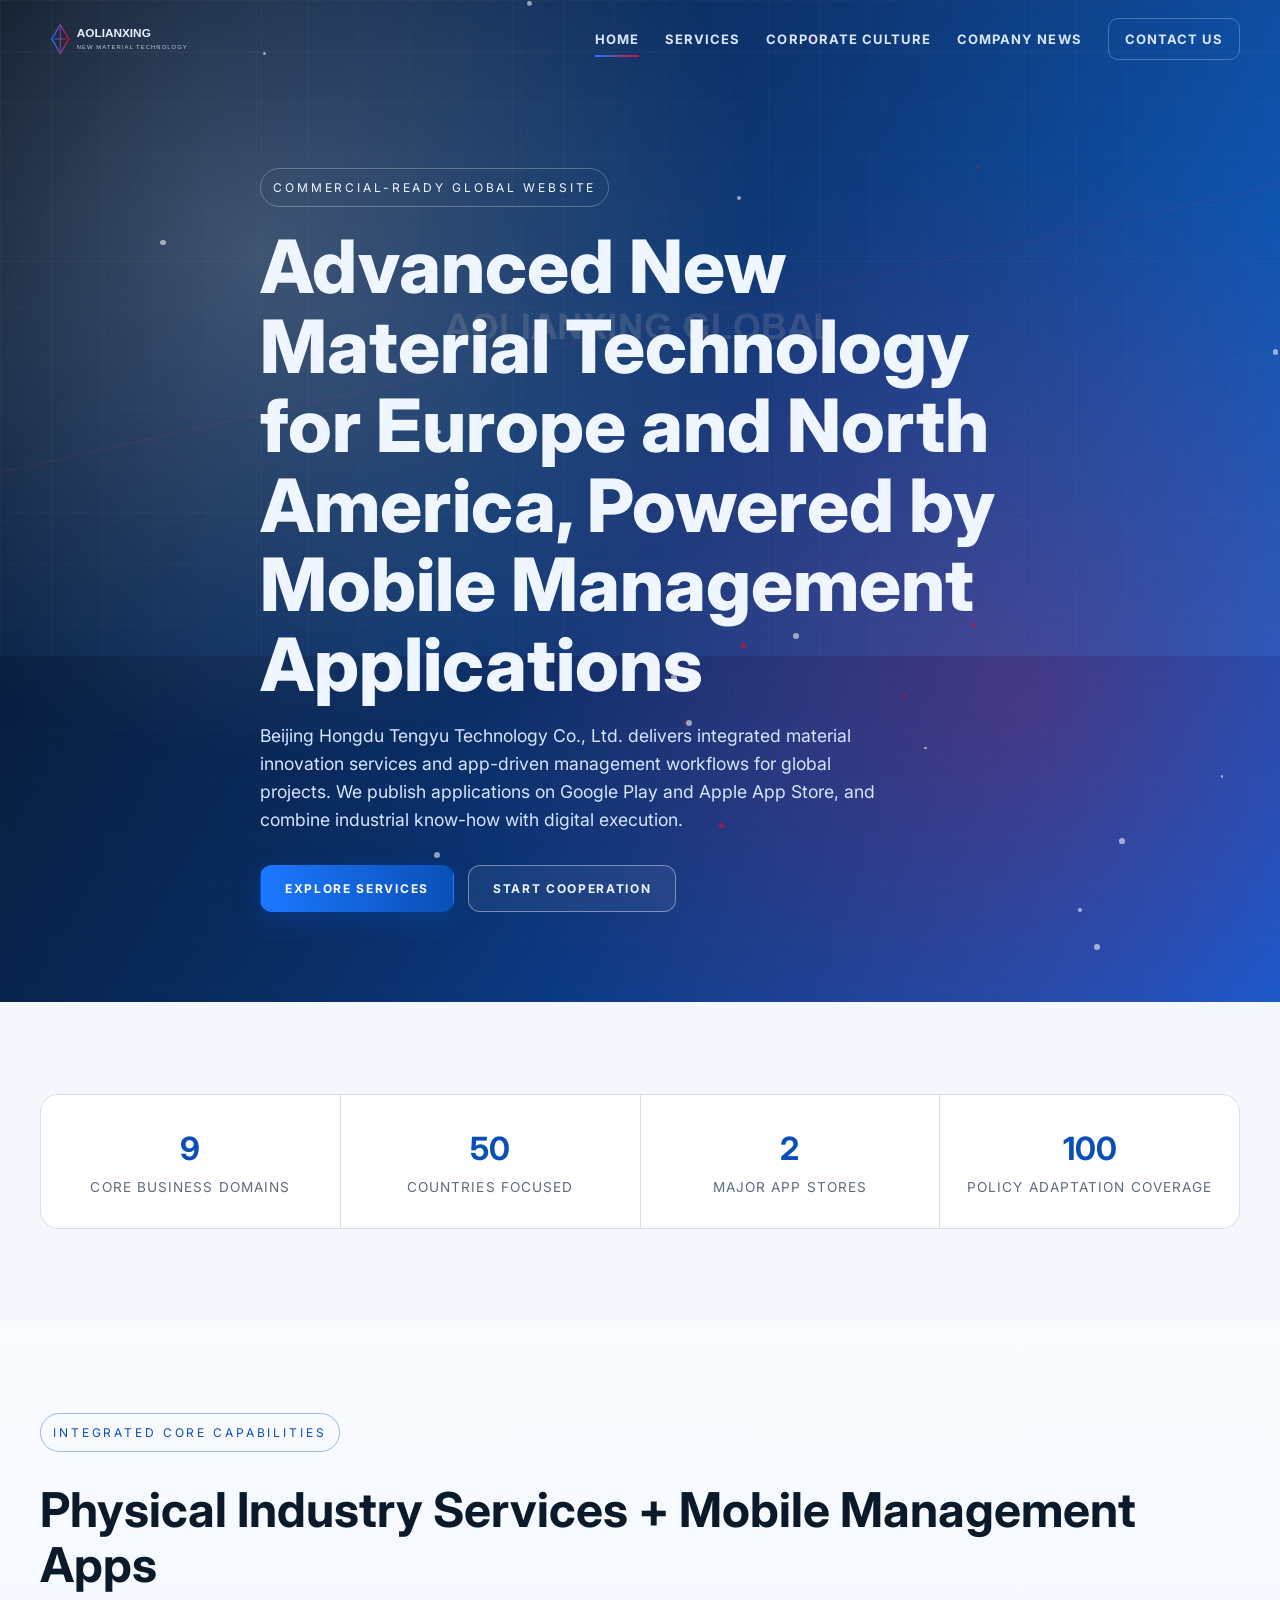
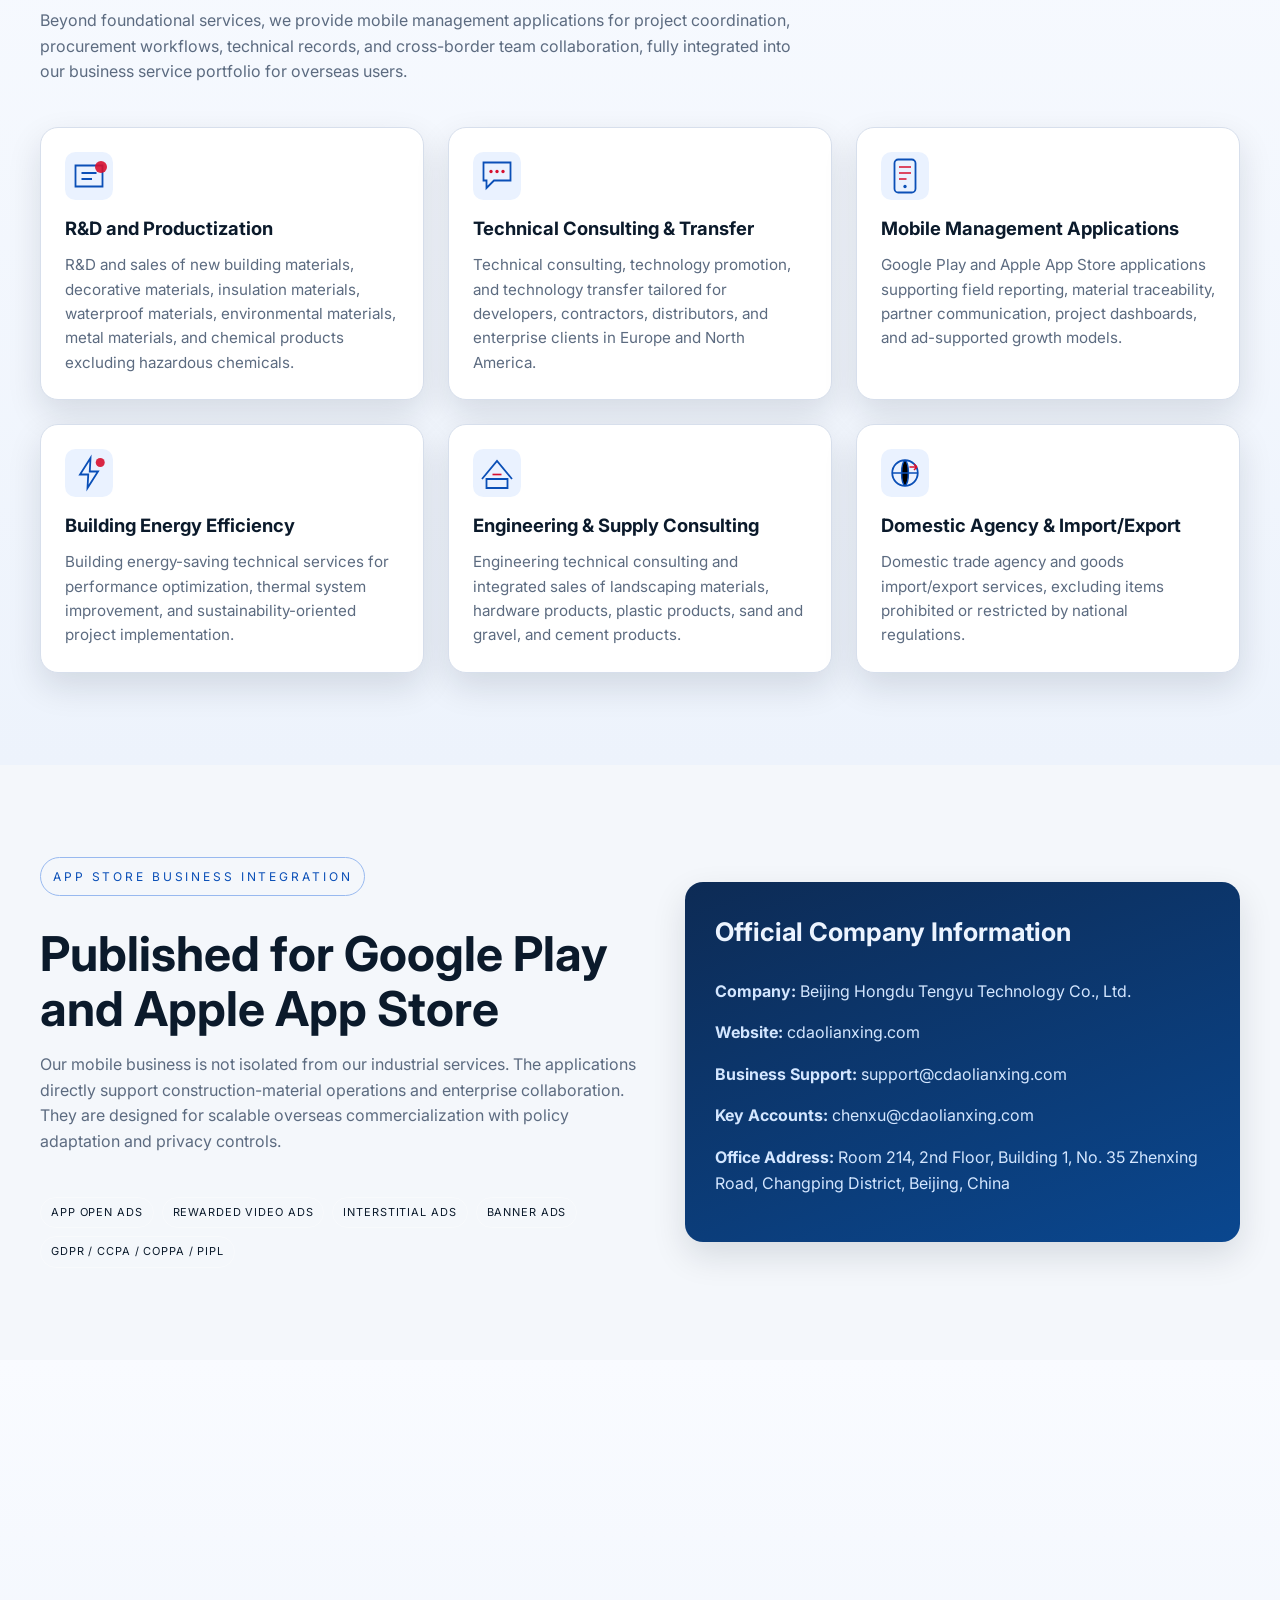
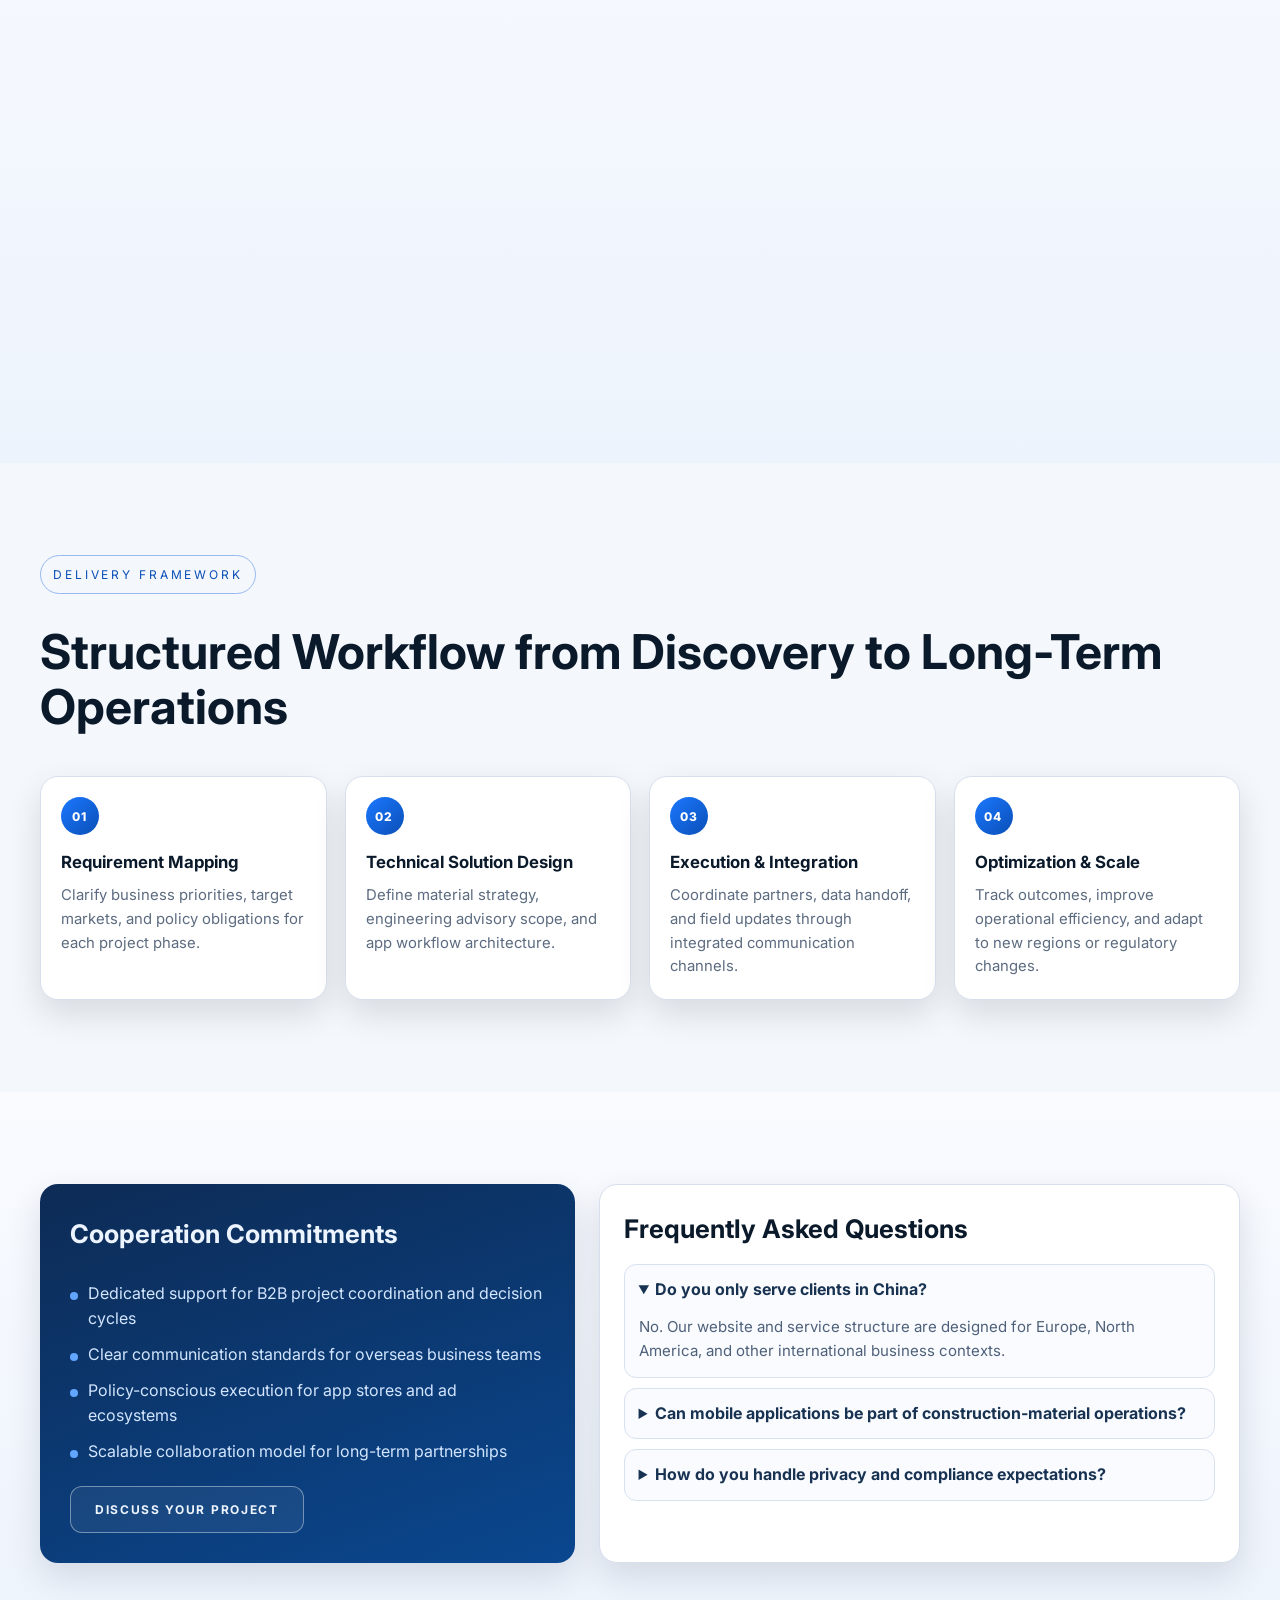
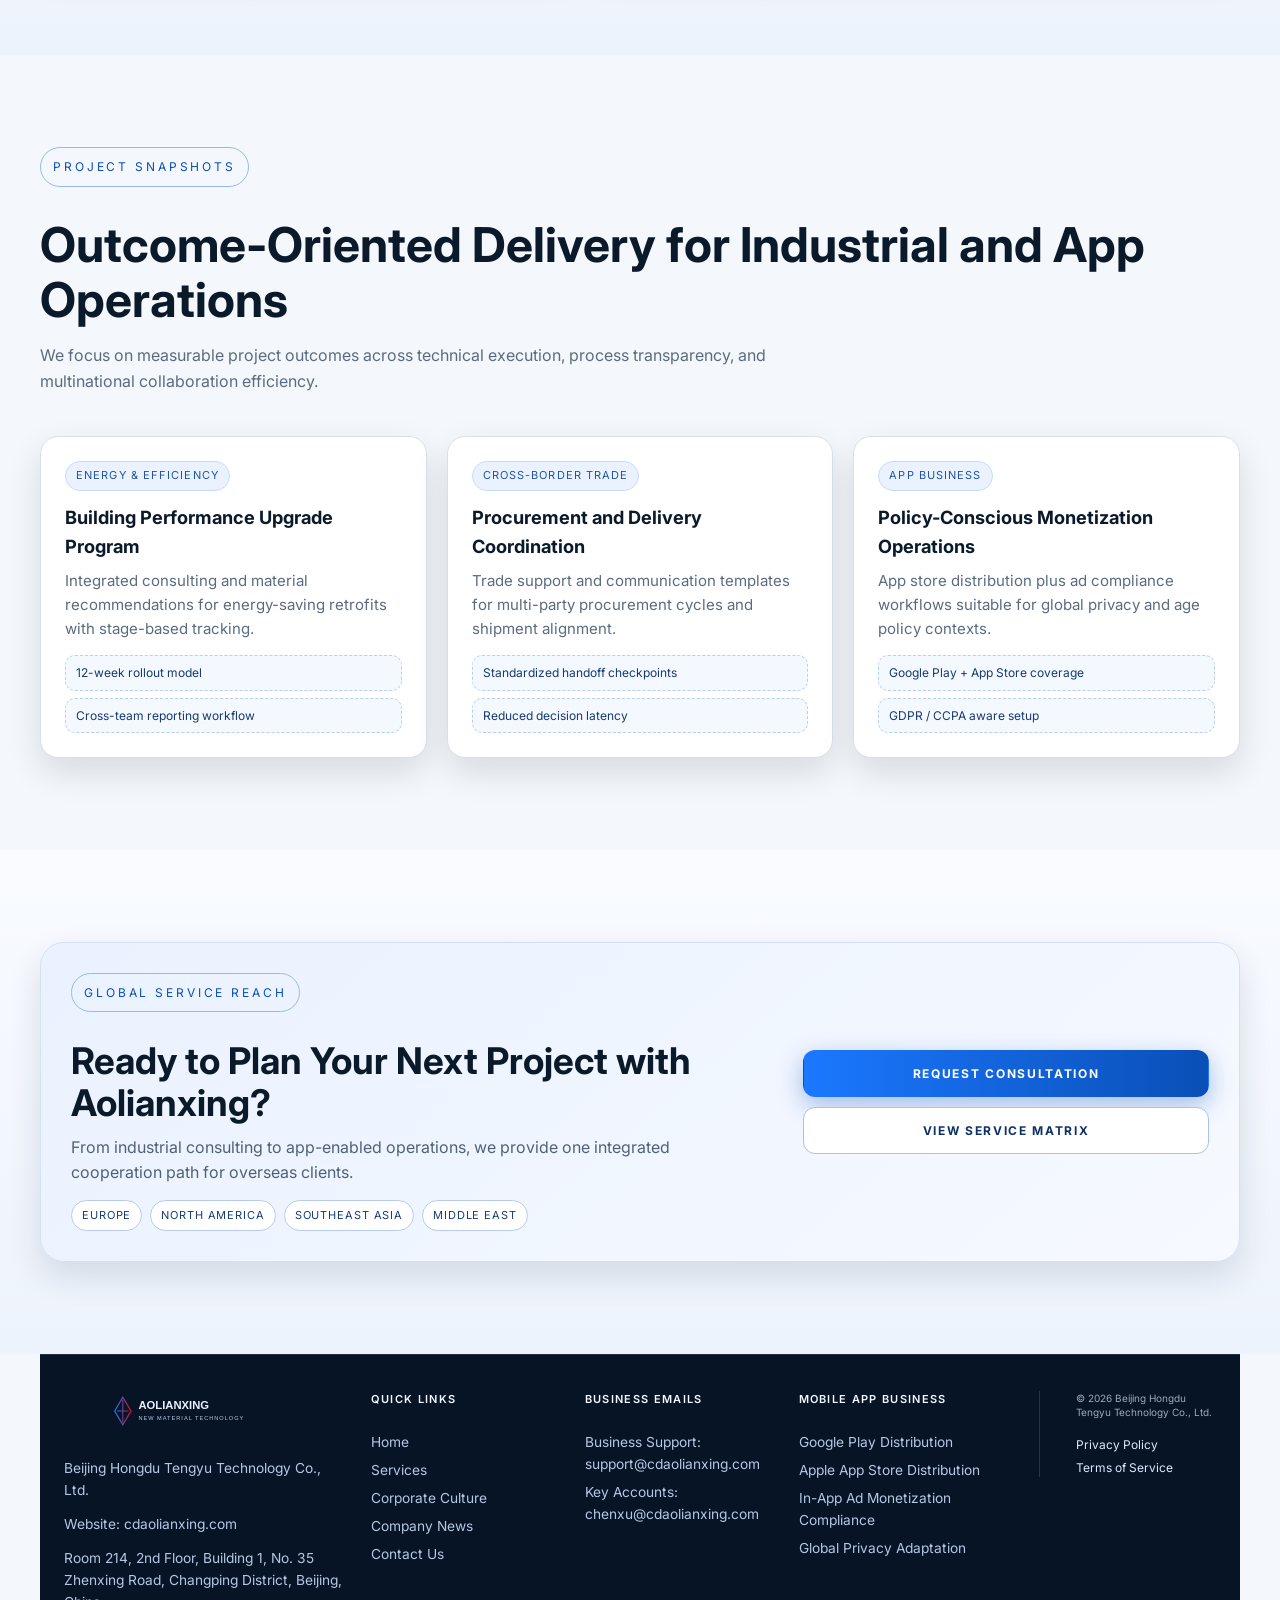
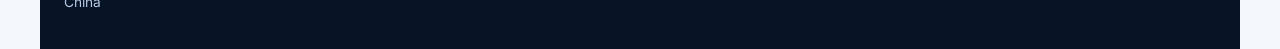
==== commit 737a0f7c: "cdaolianxing" ====
--- a/index.html
+++ b/index.html
@@ -1,14 +1,14 @@
-<!doctype html>
+﻿<!doctype html>
 <html lang="en">
 <head>
   <meta charset="utf-8"/>
   <meta name="viewport" content="width=device-width, initial-scale=1"/>
-  <title>Chengdu Aolianxing New Material Technology Co., Ltd | Global New Material & Mobile Management Solutions</title>
-  <meta name="description" content="Chengdu Aolianxing New Material Technology Co., Ltd provides new material R&D, technical consulting, promotion, transfer, global trade, and mobile management applications for Google Play and Apple App Store."/>
-  <meta name="keywords" content="new material technology, building materials, insulation, waterproof, eco materials, technical consulting, technology transfer, Google Play app, App Store app, Chengdu Aolianxing"/>
+  <title>Beijing Hongdu Tengyu Technology Co., Ltd. | Global New Material & Mobile Management Solutions</title>
+  <meta name="description" content="Beijing Hongdu Tengyu Technology Co., Ltd. provides new material R&D, technical consulting, promotion, transfer, global trade, and mobile management applications for Google Play and Apple App Store."/>
+  <meta name="keywords" content="new material technology, building materials, insulation, waterproof, eco materials, technical consulting, technology transfer, Google Play app, App Store app, Beijing Hongdu Tengyu"/>
   <meta name="robots" content="index,follow,max-image-preview:large"/>
   <meta property="og:type" content="website"/>
-  <meta property="og:title" content="Chengdu Aolianxing New Material Technology Co., Ltd"/>
+  <meta property="og:title" content="Beijing Hongdu Tengyu Technology Co., Ltd."/>
   <meta property="og:description" content="Commercial-ready global services in new material technology and mobile management applications."/>
   <meta property="og:url" content="https://www.cdaolianxing.com/index.html"/>
   <meta property="og:image" content="https://www.cdaolianxing.com/images/og-image.png"/>
@@ -23,15 +23,14 @@
   {
     "@context":"https://schema.org",
     "@type":"Organization",
-    "name":"Chengdu Aolianxing New Material Technology Co., Ltd",
+    "name":"Beijing Hongdu Tengyu Technology Co., Ltd.",
     "url":"https://www.cdaolianxing.com",
     "logo":"https://www.cdaolianxing.com/images/logo.svg",
-    "email":["support@cdaolianxing.com","wanghuaguo@cdaolianxing.com"],
+    "email":["support@cdaolianxing.com","chenxu@cdaolianxing.com"],
     "address":{
       "@type":"PostalAddress",
-      "streetAddress":"No. 1831, 18th Floor, Unit 1, Building 3, No. 1588, Section 3, Guanghua Avenue",
-      "addressLocality":"Wenjiang District, Chengdu",
-      "postalCode":"610000",
+      "streetAddress":"Room 214, 2nd Floor, Building 1, No. 35 Zhenxing Road",
+      "addressLocality":"Changping District, Beijing",
       "addressCountry":"CN"
     },
     "sameAs":["https://www.cdaolianxing.com"]
@@ -68,7 +67,7 @@
     <div class="container hero-content">
       <span class="kicker">Commercial-Ready Global Website</span>
       <h1>Advanced New Material Technology for Europe and North America, Powered by Mobile Management Applications</h1>
-      <p>Chengdu Aolianxing New Material Technology Co., Ltd delivers integrated material innovation services and app-driven management workflows for global projects. We publish applications on Google Play and Apple App Store, and combine industrial know-how with digital execution.</p>
+      <p>Beijing Hongdu Tengyu Technology Co., Ltd. delivers integrated material innovation services and app-driven management workflows for global projects. We publish applications on Google Play and Apple App Store, and combine industrial know-how with digital execution.</p>
       <div class="hero-actions">
         <a class="btn btn-primary" href="services.html">Explore Services</a>
         <a class="btn btn-outline" href="contact.html">Start Cooperation</a>
@@ -124,11 +123,11 @@
         </div>
         <aside class="panel reveal delay-1">
           <h3>Official Company Information</h3>
-          <p><strong>Company:</strong> Chengdu Aolianxing New Material Technology Co., Ltd</p>
+          <p><strong>Company:</strong> Beijing Hongdu Tengyu Technology Co., Ltd.</p>
           <p><strong>Website:</strong> cdaolianxing.com</p>
           <p><strong>Business Support:</strong> support@cdaolianxing.com</p>
-          <p><strong>Key Accounts:</strong> wanghuaguo@cdaolianxing.com</p>
-          <p><strong>Office Address:</strong> No. 1831, 18th Floor, Unit 1, Building 3, No. 1588, Section 3, Guanghua Avenue, Wenjiang District, Chengdu, 610000, CN</p>
+          <p><strong>Key Accounts:</strong> chenxu@cdaolianxing.com</p>
+          <p><strong>Office Address:</strong> Room 214, 2nd Floor, Building 1, No. 35 Zhenxing Road, Changping District, Beijing, China</p>
         </aside>
       </div>
     </section>
@@ -286,9 +285,9 @@
     <div class="footer-main">
       <div>
         <img src="images/logo.svg" alt="Aolianxing logo" style="height:40px;width:auto;margin-bottom:14px;"/>
-        <p>Chengdu Aolianxing New Material Technology Co., Ltd</p>
+        <p>Beijing Hongdu Tengyu Technology Co., Ltd.</p>
         <p>Website: cdaolianxing.com</p>
-        <p>No. 1831, 18th Floor, Unit 1, Building 3, No. 1588, Section 3, Guanghua Avenue, Wenjiang District, Chengdu, 610000, CN</p>
+        <p>Room 214, 2nd Floor, Building 1, No. 35 Zhenxing Road, Changping District, Beijing, China</p>
       </div>
       <div>
         <h4>Quick Links</h4>
@@ -296,7 +295,7 @@
       </div>
       <div>
         <h4>Business Emails</h4>
-        <ul><li>Business Support: <a href="mailto:support@cdaolianxing.com">support@cdaolianxing.com</a></li><li>Key Accounts: <a href="mailto:wanghuaguo@cdaolianxing.com">wanghuaguo@cdaolianxing.com</a></li></ul>
+        <ul><li>Business Support: <a href="mailto:support@cdaolianxing.com">support@cdaolianxing.com</a></li><li>Key Accounts: <a href="mailto:chenxu@cdaolianxing.com">chenxu@cdaolianxing.com</a></li></ul>
       </div>
       <div>
         <h4>Mobile App Business</h4>
@@ -304,7 +303,7 @@
       </div>
     </div>
     <div class="footer-bottom">
-      <span>© 2026 Chengdu Aolianxing New Material Technology Co., Ltd</span>
+      <span>© 2026 Beijing Hongdu Tengyu Technology Co., Ltd.</span>
       <div class="footer-legal">
         <a href="privacy-policy.html">Privacy Policy</a>
         <a href="terms-of-service.html">Terms of Service</a>
